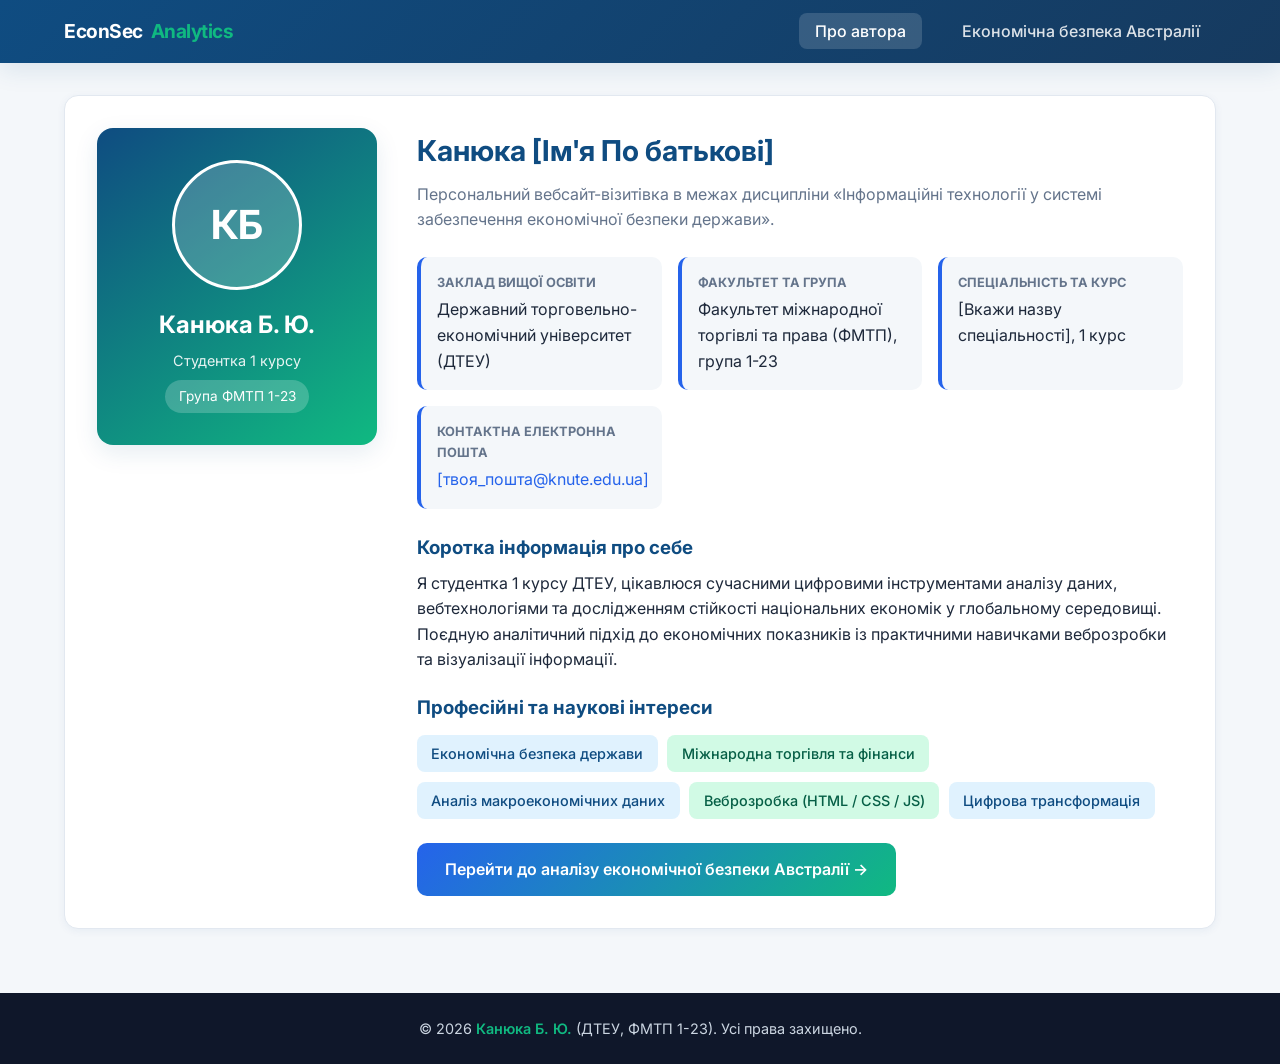
==== index.html @ a80aa878 "Add files via upload" ====
<!DOCTYPE html>
<html lang="uk">
<head>
  <meta charset="UTF-8">
  <meta name="viewport" content="width=device-width, initial-scale=1.0">
  <title>Про автора | Економічна безпека країни</title>
  <link rel="stylesheet" href="style.css">
</head>
<body>

  <header>
    <nav class="navbar">
      <div class="logo">EconSec<span>Analytics</span></div>
      <button class="burger" id="burgerBtn" aria-label="Меню">☰</button>
      <ul class="nav-links" id="navLinks">
        <li><a href="index.html" class="active">Про автора</a></li>
        <li><a href="australia.html">Економічна безпека Австралії</a></li>
      </ul>
    </nav>
  </header>

  <main>
    <section class="card">
      <div class="profile-grid">
        <div class="avatar-box">
          <!-- Якщо захочеш додати фото, заміни div нижче на <img src="photo.jpg" alt="Фото автора" style="width:130px;height:130px;border-radius:50%;object-fit:cover;border:3px solid #fff;margin-bottom:1rem;"> -->
          <div class="avatar-placeholder">КБ</div>
          <h2>Канюка Б. Ю.</h2>
          <p style="font-size: 0.9rem; opacity: 0.9; margin-top: 0.3rem;">Студентка 1 курсу</p>
          <span class="badge">Група ФМТП 1-23</span>
        </div>

        <div>
          <h1 style="color: var(--primary-blue); font-size: 1.8rem; margin-bottom: 0.5rem;">
            Канюка [Ім'я По батькові]
          </h1>
          <p style="color: var(--text-muted); margin-bottom: 1.5rem;">
            Персональний вебсайт-візитівка в межах дисципліни «Інформаційні технології у системі забезпечення економічної безпеки держави».
          </p>

          <ul class="info-list">
            <li class="info-item">
              <strong>Заклад вищої освіти</strong>
              Державний торговельно-економічний університет (ДТЕУ)
            </li>
            <li class="info-item">
              <strong>Факультет та група</strong>
              Факультет міжнародної торгівлі та права (ФМТП), група 1-23
            </li>
            <li class="info-item">
              <strong>Спеціальність та курс</strong>
              [Вкажи назву спеціальності], 1 курс
            </li>
            <li class="info-item">
              <strong>Контактна електронна пошта</strong>
              <a href="mailto:example@knute.edu.ua" style="color: var(--accent-blue); text-decoration: none;">
                [твоя_пошта@knute.edu.ua]
              </a>
            </li>
          </ul>

          <h3 style="color: var(--primary-blue); margin-bottom: 0.5rem;">Коротка інформація про себе</h3>
          <p style="margin-bottom: 1.25rem;">
            Я студентка 1 курсу ДТЕУ, цікавлюся сучасними цифровими інструментами аналізу даних, вебтехнологіями та дослідженням стійкості національних економік у глобальному середовищі. Поєдную аналітичний підхід до економічних показників із практичними навичками веброзробки та візуалізації інформації.
          </p>

          <h3 style="color: var(--primary-blue); margin-bottom: 0.5rem;">Професійні та наукові інтереси</h3>
          <div class="tags">
            <span class="tag">Економічна безпека держави</span>
            <span class="tag green">Міжнародна торгівля та фінанси</span>
            <span class="tag">Аналіз макроекономічних даних</span>
            <span class="tag green">Веброзробка (HTML / CSS / JS)</span>
            <span class="tag">Цифрова трансформація</span>
          </div>

          <a href="australia.html" class="btn-primary">Перейти до аналізу економічної безпеки Австралії →</a>
        </div>
      </div>
    </section>
  </main>

  <footer>
    <p>© 2026 <span>Канюка Б. Ю.</span> (ДТЕУ, ФМТП 1-23). Усі права захищено.</p>
  </footer>

  <script src="script.js"></script>
</body>
</html>
---- style.css ----
@import url('https://fonts.googleapis.com/css2?family=Inter:wght@300;400;500;600;700&display=swap');

:root {
  --primary-blue: #0f4c81;
  --accent-blue: #2563eb;
  --accent-green: #10b981;
  --warning-amber: #f59e0b;
  --danger-red: #ef4444;
  --bg-light: #f4f7fa;
  --surface-white: #ffffff;
  --text-dark: #1e293b;
  --text-muted: #64748b;
  --border-color: #e2e8f0;
  --shadow-sm: 0 2px 8px rgba(15, 76, 129, 0.06);
  --shadow-md: 0 8px 24px rgba(15, 76, 129, 0.1);
}

* {
  box-sizing: border-box;
  margin: 0;
  padding: 0;
}

body {
  font-family: 'Inter', sans-serif;
  background-color: var(--bg-light);
  color: var(--text-dark);
  line-height: 1.6;
  display: flex;
  flex-direction: column;
  min-height: 100vh;
}

/* Навігація */
header {
  background: linear-gradient(135deg, var(--primary-blue), #163a5f);
  color: #fff;
  position: sticky;
  top: 0;
  z-index: 1000;
  box-shadow: var(--shadow-md);
}

.navbar {
  max-width: 1200px;
  margin: 0 auto;
  padding: 1rem 1.5rem;
  display: flex;
  justify-content: space-between;
  align-items: center;
}

.logo {
  font-size: 1.2rem;
  font-weight: 700;
  letter-spacing: -0.5px;
  display: flex;
  align-items: center;
  gap: 0.5rem;
}

.logo span {
  color: var(--accent-green);
}

.nav-links {
  list-style: none;
  display: flex;
  gap: 1.5rem;
}

.nav-links a {
  color: rgba(255, 255, 255, 0.85);
  text-decoration: none;
  font-weight: 500;
  padding: 0.5rem 1rem;
  border-radius: 8px;
  transition: all 0.25s ease;
}

.nav-links a:hover,
.nav-links a.active {
  background-color: rgba(255, 255, 255, 0.15);
  color: #fff;
}

.burger {
  display: none;
  cursor: pointer;
  background: none;
  border: none;
  color: #fff;
  font-size: 1.5rem;
}

/* Основний контейнер */
main {
  flex: 1;
  max-width: 1200px;
  width: 100%;
  margin: 2rem auto;
  padding: 0 1.5rem;
}

/* Картки */
.card {
  background: var(--surface-white);
  border-radius: 14px;
  padding: 2rem;
  margin-bottom: 2rem;
  box-shadow: var(--shadow-sm);
  border: 1px solid var(--border-color);
}

.section-title {
  font-size: 1.5rem;
  font-weight: 700;
  color: var(--primary-blue);
  margin-bottom: 1.25rem;
  padding-bottom: 0.75rem;
  border-bottom: 2px solid var(--border-color);
  display: flex;
  align-items: center;
  justify-content: space-between;
}

/* Профіль автора */
.profile-grid {
  display: grid;
  grid-template-columns: 280px 1fr;
  gap: 2.5rem;
  align-items: start;
}

.avatar-box {
  background: linear-gradient(145deg, var(--primary-blue), var(--accent-green));
  border-radius: 16px;
  padding: 2rem 1.5rem;
  text-align: center;
  color: #fff;
  box-shadow: var(--shadow-md);
}

.avatar-placeholder {
  width: 130px;
  height: 130px;
  margin: 0 auto 1rem;
  background-color: rgba(255, 255, 255, 0.2);
  border: 3px solid #fff;
  border-radius: 50%;
  display: flex;
  align-items: center;
  justify-content: center;
  font-size: 2.5rem;
  font-weight: 700;
}

.badge {
  display: inline-block;
  background: rgba(255, 255, 255, 0.2);
  padding: 0.35rem 0.85rem;
  border-radius: 999px;
  font-size: 0.85rem;
  margin-top: 0.5rem;
}

.info-list {
  list-style: none;
  display: grid;
  grid-template-columns: repeat(auto-fit, minmax(240px, 1fr));
  gap: 1rem;
  margin-bottom: 1.5rem;
}

.info-item {
  background: var(--bg-light);
  padding: 1rem;
  border-radius: 10px;
  border-left: 4px solid var(--accent-blue);
}

.info-item strong {
  display: block;
  font-size: 0.8rem;
  text-transform: uppercase;
  color: var(--text-muted);
  margin-bottom: 0.25rem;
}

.tags {
  display: flex;
  flex-wrap: wrap;
  gap: 0.6rem;
  margin-top: 0.75rem;
}

.tag {
  background: #e0f2fe;
  color: var(--primary-blue);
  padding: 0.45rem 0.9rem;
  border-radius: 8px;
  font-size: 0.9rem;
  font-weight: 500;
}

.tag.green {
  background: #d1fae5;
  color: #065f46;
}

.btn-primary {
  display: inline-block;
  background: linear-gradient(135deg, var(--accent-blue), var(--accent-green));
  color: #fff;
  text-decoration: none;
  padding: 0.85rem 1.75rem;
  border-radius: 10px;
  font-weight: 600;
  margin-top: 1.5rem;
  transition: transform 0.2s, box-shadow 0.2s;
}

.btn-primary:hover {
  transform: translateY(-2px);
  box-shadow: 0 6px 18px rgba(16, 185, 129, 0.3);
}

/* KPI та Прогрес-бари (Австралія) */
.kpi-grid {
  display: grid;
  grid-template-columns: repeat(auto-fit, minmax(240px, 1fr));
  gap: 1.25rem;
  margin-bottom: 2rem;
}

.kpi-card {
  background: var(--surface-white);
  padding: 1.5rem;
  border-radius: 12px;
  border: 1px solid var(--border-color);
  box-shadow: var(--shadow-sm);
}

.kpi-card h4 {
  font-size: 0.9rem;
  color: var(--text-muted);
  margin-bottom: 0.4rem;
}

.kpi-value {
  font-size: 1.75rem;
  font-weight: 700;
  color: var(--primary-blue);
}

.kpi-note {
  font-size: 0.82rem;
  color: var(--accent-green);
  margin-top: 0.3rem;
  font-weight: 500;
}

.kpi-note.warn {
  color: var(--warning-amber);
}

.progress-grid {
  display: grid;
  grid-template-columns: repeat(auto-fit, minmax(300px, 1fr));
  gap: 1.25rem;
}

.progress-item {
  background: var(--bg-light);
  padding: 1rem 1.25rem;
  border-radius: 10px;
}

.progress-header {
  display: flex;
  justify-content: space-between;
  font-weight: 600;
  font-size: 0.95rem;
  margin-bottom: 0.5rem;
}

.progress-track {
  width: 100%;
  height: 10px;
  background-color: #cbd5e1;
  border-radius: 999px;
  overflow: hidden;
}

.progress-fill {
  height: 100%;
  border-radius: 999px;
  width: 0;
  transition: width 1.1s cubic-bezier(0.22, 1, 0.36, 1);
}

.fill-excellent { background: linear-gradient(90deg, #059669, #10b981); }
.fill-high { background: linear-gradient(90deg, #0f4c81, #2563eb); }
.fill-moderate { background: linear-gradient(90deg, #d97706, #f59e0b); }

/* Таблиці */
.table-responsive {
  overflow-x: auto;
  border-radius: 10px;
  border: 1px solid var(--border-color);
}

table {
  width: 100%;
  border-collapse: collapse;
  text-align: left;
  font-size: 0.92rem;
}

thead {
  background-color: var(--primary-blue);
  color: #fff;
}

th, td {
  padding: 0.9rem 1rem;
  border-bottom: 1px solid var(--border-color);
}

tbody tr:nth-child(even) {
  background-color: #f8fafc;
}

tbody tr:hover {
  background-color: #eff6ff;
}

.status-pill {
  display: inline-block;
  padding: 0.25rem 0.65rem;
  border-radius: 999px;
  font-size: 0.8rem;
  font-weight: 600;
}

.status-good { background: #d1fae5; color: #065f46; }
.status-mid { background: #fef3c7; color: #92400e; }

/* Джерела */
.sources-list {
  list-style: none;
  display: grid;
  grid-template-columns: repeat(auto-fit, minmax(260px, 1fr));
  gap: 0.85rem;
}

.sources-list a {
  display: block;
  padding: 0.85rem 1rem;
  background: var(--bg-light);
  border-radius: 8px;
  color: var(--accent-blue);
  text-decoration: none;
  font-weight: 500;
  border: 1px solid var(--border-color);
  transition: 0.2s;
}

.sources-list a:hover {
  background: #e0f2fe;
  border-color: var(--accent-blue);
}

/* Футер */
footer {
  background-color: #0f172a;
  color: #cbd5e1;
  text-align: center;
  padding: 1.5rem;
  margin-top: auto;
  font-size: 0.9rem;
}

footer span {
  color: var(--accent-green);
  font-weight: 600;
}

/* Адаптивність */
@media (max-width: 768px) {
  .profile-grid {
    grid-template-columns: 1fr;
  }
  .burger {
    display: block;
  }
  .nav-links {
    display: none;
    flex-direction: column;
    position: absolute;
    top: 100%;
    left: 0;
    width: 100%;
    background-color: var(--primary-blue);
    padding: 1rem 1.5rem;
  }
  .nav-links.open {
    display: flex;
  }
}
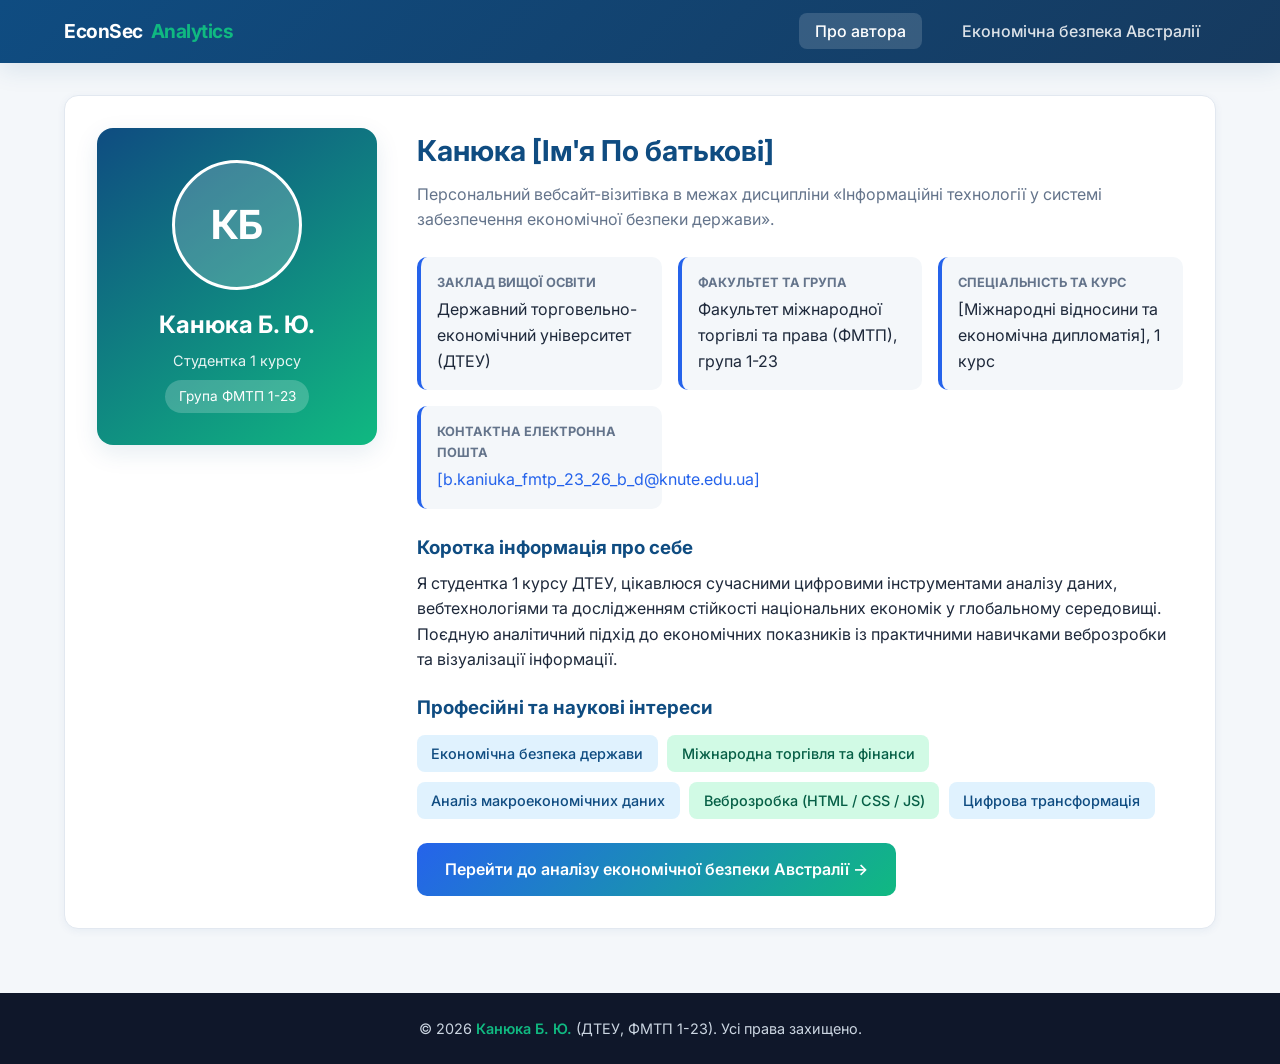
==== commit 56c178a6: "Update index.html" ====
--- a/index.html
+++ b/index.html
@@ -49,12 +49,12 @@
             </li>
             <li class="info-item">
               <strong>Спеціальність та курс</strong>
-              [Вкажи назву спеціальності], 1 курс
+              [Міжнародні відносини та економічна дипломатія], 1 курс
             </li>
             <li class="info-item">
               <strong>Контактна електронна пошта</strong>
               <a href="mailto:example@knute.edu.ua" style="color: var(--accent-blue); text-decoration: none;">
-                [твоя_пошта@knute.edu.ua]
+                [b.kaniuka_fmtp_23_26_b_d@knute.edu.ua]
               </a>
             </li>
           </ul>
@@ -85,4 +85,4 @@
 
   <script src="script.js"></script>
 </body>
-</html>+</html>
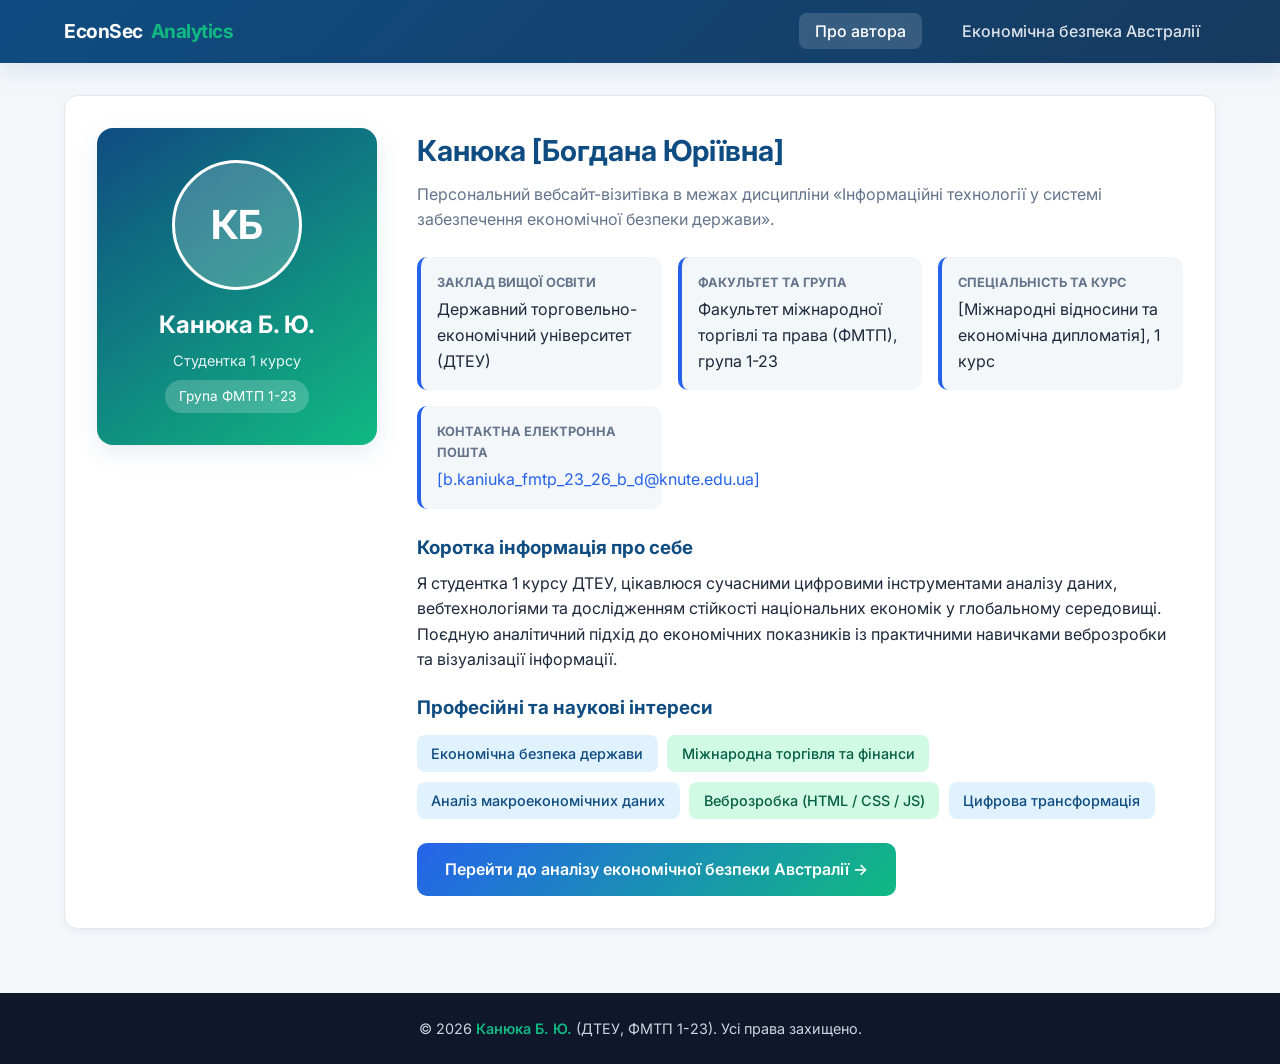
==== commit 20732886: "Update name in header to Богдана Юріївна" ====
--- a/index.html
+++ b/index.html
@@ -32,7 +32,7 @@
 
         <div>
           <h1 style="color: var(--primary-blue); font-size: 1.8rem; margin-bottom: 0.5rem;">
-            Канюка [Ім'я По батькові]
+            Канюка [Богдана Юріївна]
           </h1>
           <p style="color: var(--text-muted); margin-bottom: 1.5rem;">
             Персональний вебсайт-візитівка в межах дисципліни «Інформаційні технології у системі забезпечення економічної безпеки держави».
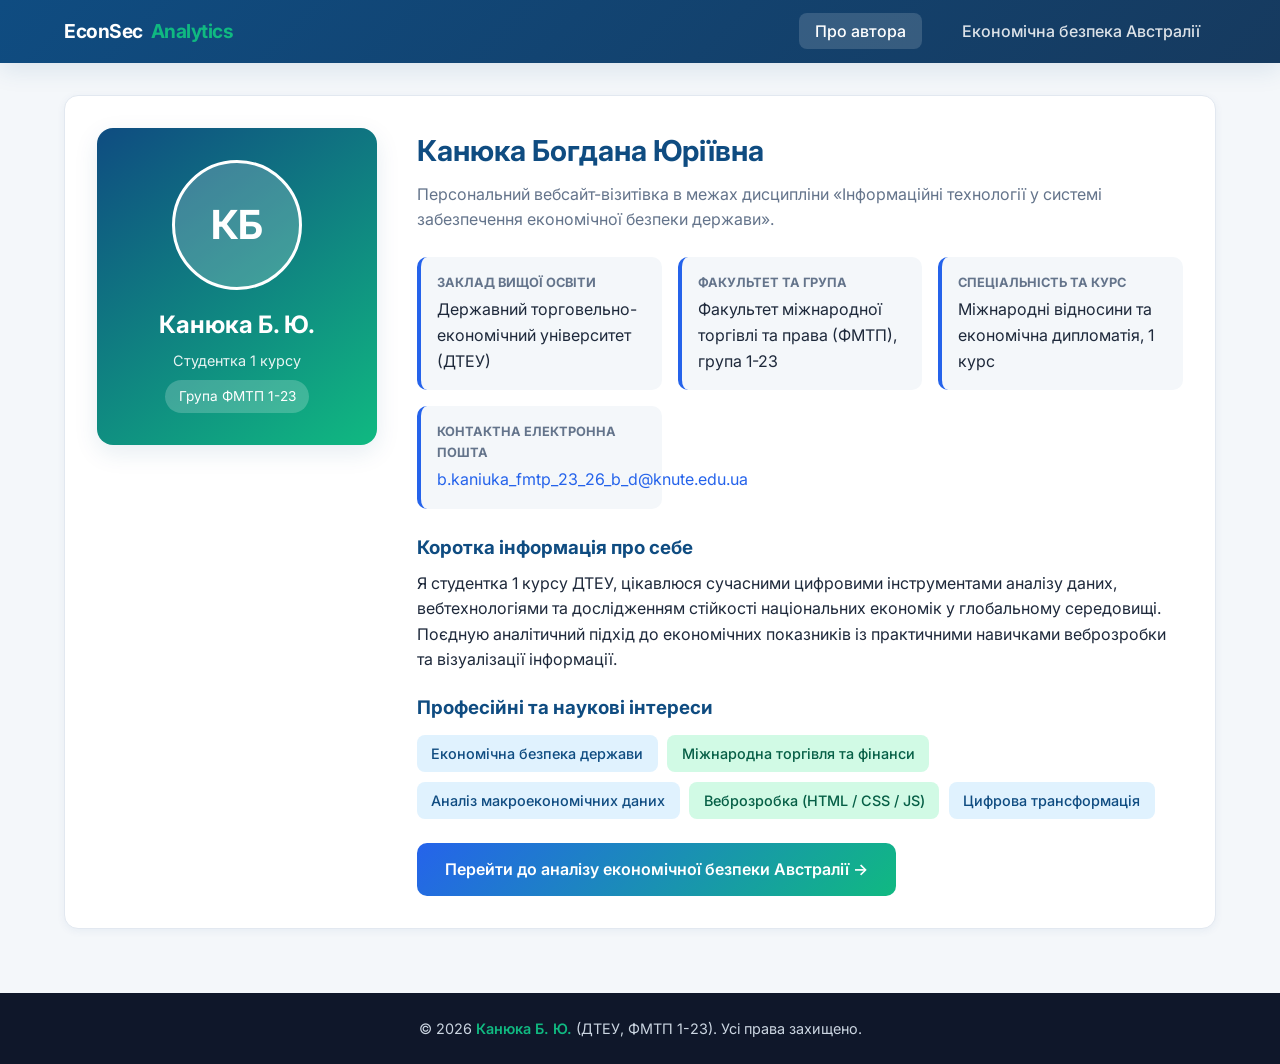
==== commit c297a1da: "Update index.html" ====
--- a/index.html
+++ b/index.html
@@ -32,7 +32,7 @@
 
         <div>
           <h1 style="color: var(--primary-blue); font-size: 1.8rem; margin-bottom: 0.5rem;">
-            Канюка [Богдана Юріївна]
+            Канюка Богдана Юріївна
           </h1>
           <p style="color: var(--text-muted); margin-bottom: 1.5rem;">
             Персональний вебсайт-візитівка в межах дисципліни «Інформаційні технології у системі забезпечення економічної безпеки держави».
@@ -49,12 +49,12 @@
             </li>
             <li class="info-item">
               <strong>Спеціальність та курс</strong>
-              [Міжнародні відносини та економічна дипломатія], 1 курс
+              Міжнародні відносини та економічна дипломатія, 1 курс
             </li>
             <li class="info-item">
               <strong>Контактна електронна пошта</strong>
               <a href="mailto:example@knute.edu.ua" style="color: var(--accent-blue); text-decoration: none;">
-                [b.kaniuka_fmtp_23_26_b_d@knute.edu.ua]
+               b.kaniuka_fmtp_23_26_b_d@knute.edu.ua
               </a>
             </li>
           </ul>
